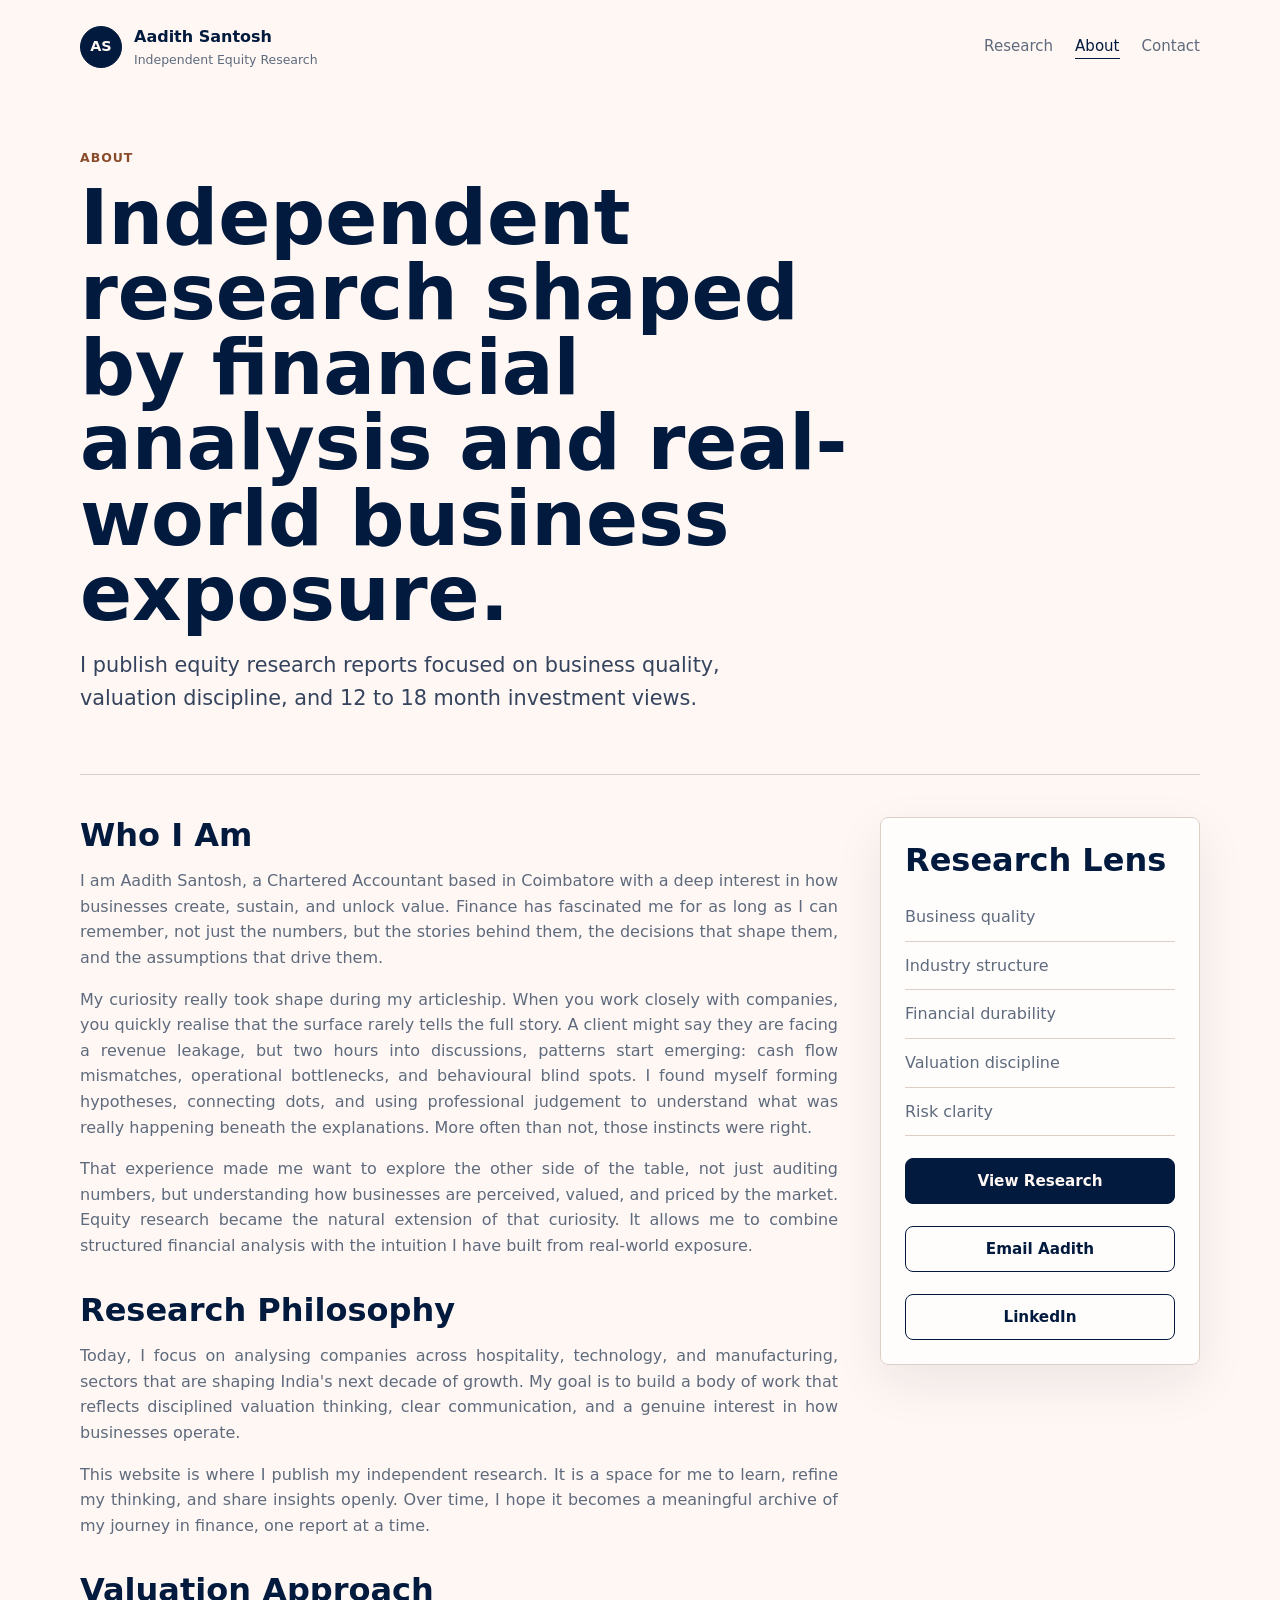
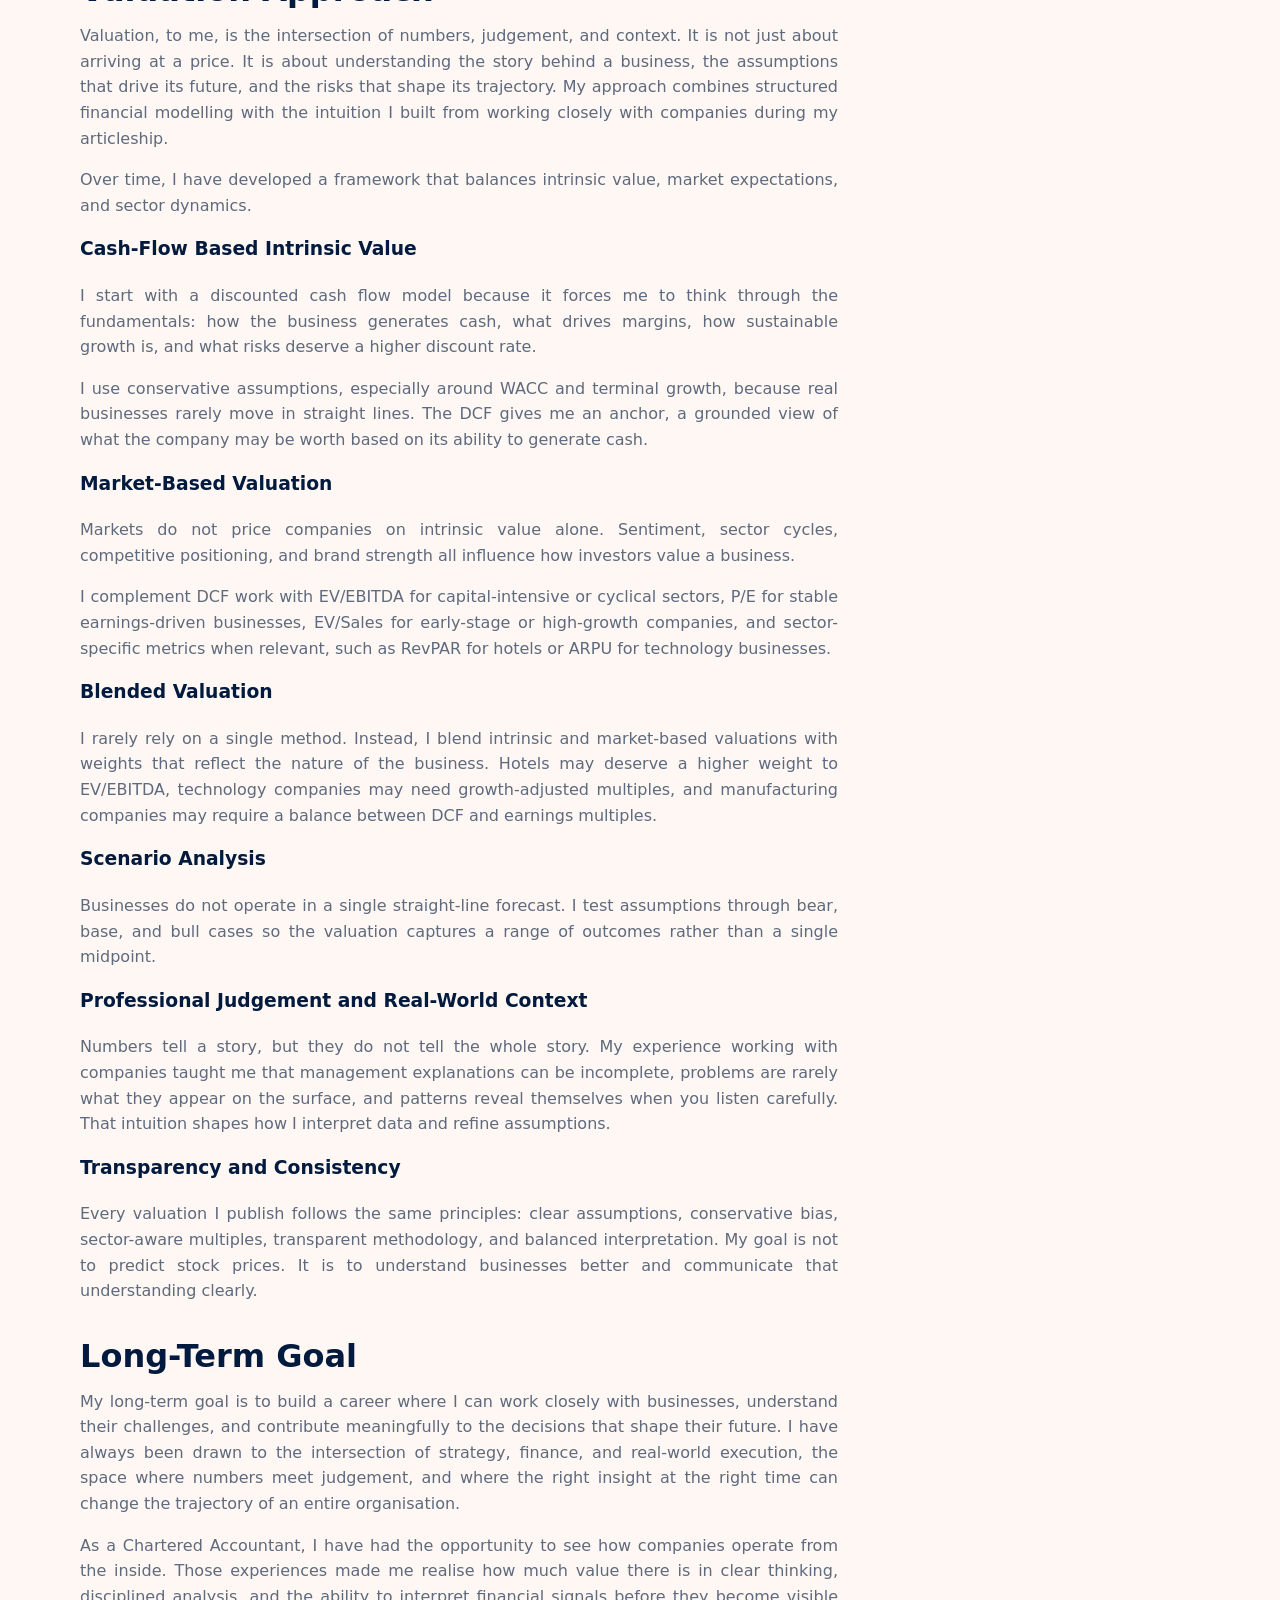
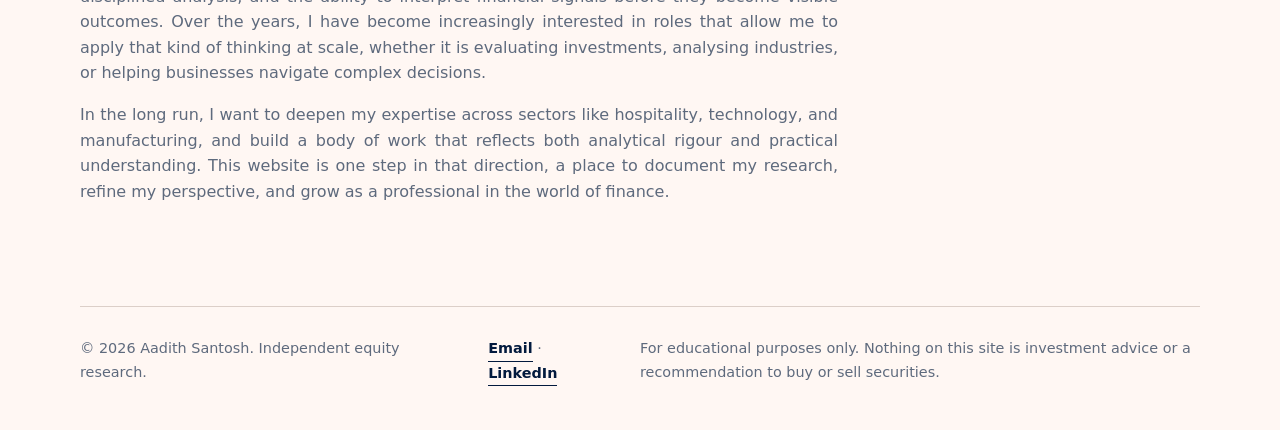
==== about/index.html @ d71517b4 "Initial research website" ====
<!doctype html>
<html lang="en">
  <head>
    <meta charset="utf-8">
    <meta name="viewport" content="width=device-width, initial-scale=1">
    <title>About | Aadith Santosh</title>
    <meta name="description" content="About Aadith Santosh and his independent equity research philosophy.">
    <meta name="theme-color" content="#021A3E">
    <link rel="canonical" href="https://AadiZer01.github.io/aadithsantosh.github.io/about/">
    <link rel="stylesheet" href="../assets/css/style.css">
  </head>
  <body>
    <header class="site-header">
      <a class="brand" href="../index.html">
        <span class="brand-mark">AS</span>
        <span>
          <strong>Aadith Santosh</strong>
          <small>Independent Equity Research</small>
        </span>
      </a>
      <nav class="nav" aria-label="Primary navigation">
        <a href="../research/index.html">Research</a>
        <a href="index.html" aria-current="page">About</a>
        <a href="mailto:aadithsantosh@outlook.com">Contact</a>
      </nav>
    </header>

    <main class="page-shell">
      <section class="page-hero">
        <p class="eyebrow">About</p>
        <h1>Independent research shaped by financial analysis and real-world business exposure.</h1>
        <p class="lead">I publish equity research reports focused on business quality, valuation discipline, and 12 to 18 month investment views.</p>
      </section>

      <section class="content-grid">
        <article class="prose">
          <h2>Who I Am</h2>
          <p>I am Aadith Santosh, a Chartered Accountant based in Coimbatore with a deep interest in how businesses create, sustain, and unlock value. Finance has fascinated me for as long as I can remember, not just the numbers, but the stories behind them, the decisions that shape them, and the assumptions that drive them.</p>

          <p>My curiosity really took shape during my articleship. When you work closely with companies, you quickly realise that the surface rarely tells the full story. A client might say they are facing a revenue leakage, but two hours into discussions, patterns start emerging: cash flow mismatches, operational bottlenecks, and behavioural blind spots. I found myself forming hypotheses, connecting dots, and using professional judgement to understand what was really happening beneath the explanations. More often than not, those instincts were right.</p>

          <p>That experience made me want to explore the other side of the table, not just auditing numbers, but understanding how businesses are perceived, valued, and priced by the market. Equity research became the natural extension of that curiosity. It allows me to combine structured financial analysis with the intuition I have built from real-world exposure.</p>

          <h2>Research Philosophy</h2>
          <p>Today, I focus on analysing companies across hospitality, technology, and manufacturing, sectors that are shaping India's next decade of growth. My goal is to build a body of work that reflects disciplined valuation thinking, clear communication, and a genuine interest in how businesses operate.</p>

          <p>This website is where I publish my independent research. It is a space for me to learn, refine my thinking, and share insights openly. Over time, I hope it becomes a meaningful archive of my journey in finance, one report at a time.</p>

          <h2>Valuation Approach</h2>
          <p>Valuation, to me, is the intersection of numbers, judgement, and context. It is not just about arriving at a price. It is about understanding the story behind a business, the assumptions that drive its future, and the risks that shape its trajectory. My approach combines structured financial modelling with the intuition I built from working closely with companies during my articleship.</p>

          <p>Over time, I have developed a framework that balances intrinsic value, market expectations, and sector dynamics.</p>

          <h3>Cash-Flow Based Intrinsic Value</h3>
          <p>I start with a discounted cash flow model because it forces me to think through the fundamentals: how the business generates cash, what drives margins, how sustainable growth is, and what risks deserve a higher discount rate.</p>
          <p>I use conservative assumptions, especially around WACC and terminal growth, because real businesses rarely move in straight lines. The DCF gives me an anchor, a grounded view of what the company may be worth based on its ability to generate cash.</p>

          <h3>Market-Based Valuation</h3>
          <p>Markets do not price companies on intrinsic value alone. Sentiment, sector cycles, competitive positioning, and brand strength all influence how investors value a business.</p>
          <p>I complement DCF work with EV/EBITDA for capital-intensive or cyclical sectors, P/E for stable earnings-driven businesses, EV/Sales for early-stage or high-growth companies, and sector-specific metrics when relevant, such as RevPAR for hotels or ARPU for technology businesses.</p>

          <h3>Blended Valuation</h3>
          <p>I rarely rely on a single method. Instead, I blend intrinsic and market-based valuations with weights that reflect the nature of the business. Hotels may deserve a higher weight to EV/EBITDA, technology companies may need growth-adjusted multiples, and manufacturing companies may require a balance between DCF and earnings multiples.</p>

          <h3>Scenario Analysis</h3>
          <p>Businesses do not operate in a single straight-line forecast. I test assumptions through bear, base, and bull cases so the valuation captures a range of outcomes rather than a single midpoint.</p>

          <h3>Professional Judgement and Real-World Context</h3>
          <p>Numbers tell a story, but they do not tell the whole story. My experience working with companies taught me that management explanations can be incomplete, problems are rarely what they appear on the surface, and patterns reveal themselves when you listen carefully. That intuition shapes how I interpret data and refine assumptions.</p>

          <h3>Transparency and Consistency</h3>
          <p>Every valuation I publish follows the same principles: clear assumptions, conservative bias, sector-aware multiples, transparent methodology, and balanced interpretation. My goal is not to predict stock prices. It is to understand businesses better and communicate that understanding clearly.</p>

          <h2>Long-Term Goal</h2>
          <p>My long-term goal is to build a career where I can work closely with businesses, understand their challenges, and contribute meaningfully to the decisions that shape their future. I have always been drawn to the intersection of strategy, finance, and real-world execution, the space where numbers meet judgement, and where the right insight at the right time can change the trajectory of an entire organisation.</p>

          <p>As a Chartered Accountant, I have had the opportunity to see how companies operate from the inside. Those experiences made me realise how much value there is in clear thinking, disciplined analysis, and the ability to interpret financial signals before they become visible outcomes. Over the years, I have become increasingly interested in roles that allow me to apply that kind of thinking at scale, whether it is evaluating investments, analysing industries, or helping businesses navigate complex decisions.</p>

          <p>In the long run, I want to deepen my expertise across sectors like hospitality, technology, and manufacturing, and build a body of work that reflects both analytical rigour and practical understanding. This website is one step in that direction, a place to document my research, refine my perspective, and grow as a professional in the world of finance.</p>
        </article>

        <aside class="side-panel">
          <h2>Research Lens</h2>
          <ul class="check-list">
            <li>Business quality</li>
            <li>Industry structure</li>
            <li>Financial durability</li>
            <li>Valuation discipline</li>
            <li>Risk clarity</li>
          </ul>
          <a class="button button-primary full-width" href="../research/index.html">View Research</a>
          <a class="button button-secondary full-width" href="mailto:aadithsantosh@outlook.com">Email Aadith</a>
          <a class="button button-secondary full-width" href="https://www.linkedin.com/in/aadith-santosh-8b3b07204">LinkedIn</a>
        </aside>
      </section>
    </main>

    <footer class="site-footer">
      <p>© 2026 Aadith Santosh. Independent equity research.</p>
      <p><a class="text-link" href="mailto:aadithsantosh@outlook.com">Email</a> · <a class="text-link" href="https://www.linkedin.com/in/aadith-santosh-8b3b07204">LinkedIn</a></p>
      <p class="disclaimer">For educational purposes only. Nothing on this site is investment advice or a recommendation to buy or sell securities.</p>
    </footer>
  </body>
</html>
---- assets/css/style.css ----
:root {
  --paper: #fff7f3;
  --ink: #021a3e;
  --muted: #5e6a7d;
  --line: #dccfc8;
  --panel: #ffffff;
  --accent: #8a4b2a;
  --accent-soft: #f2dfd4;
  --positive: #1f7a4d;
  --caution: #a7651a;
  --negative: #b42318;
  --shadow: 0 18px 50px rgba(2, 26, 62, 0.08);
  --radius: 8px;
  font-family: Inter, ui-sans-serif, system-ui, -apple-system, BlinkMacSystemFont, "Segoe UI", sans-serif;
}

* {
  box-sizing: border-box;
}

html {
  background: var(--paper);
  color: var(--ink);
}

body {
  margin: 0;
  min-width: 320px;
  background: var(--paper);
  color: var(--ink);
  line-height: 1.6;
}

a {
  color: inherit;
  text-decoration: none;
}

p,
h1,
h2,
h3 {
  margin-top: 0;
}

p {
  color: var(--muted);
}

.site-header {
  display: flex;
  align-items: center;
  justify-content: space-between;
  gap: 24px;
  width: min(1120px, calc(100% - 32px));
  margin: 0 auto;
  padding: 24px 0;
}

.brand {
  display: inline-flex;
  align-items: center;
  gap: 12px;
}

.brand-mark {
  display: grid;
  width: 42px;
  height: 42px;
  place-items: center;
  border: 1px solid var(--ink);
  border-radius: 50%;
  background: var(--ink);
  color: var(--paper);
  font-weight: 800;
  font-size: 0.9rem;
}

.brand strong,
.brand small {
  display: block;
}

.brand small {
  color: var(--muted);
  font-size: 0.78rem;
}

.nav {
  display: flex;
  align-items: center;
  gap: 22px;
  color: var(--muted);
  font-size: 0.94rem;
}

.nav a {
  border-bottom: 1px solid transparent;
}

.nav a:hover,
.nav a[aria-current="page"] {
  color: var(--ink);
  border-color: currentColor;
}

.hero,
.page-shell,
.report-shell {
  width: min(1120px, calc(100% - 32px));
  margin: 0 auto;
}

.hero {
  display: grid;
  grid-template-columns: minmax(0, 1.25fr) minmax(280px, 0.75fr);
  gap: 28px;
  align-items: stretch;
  padding: 70px 0 56px;
}

.hero-copy {
  display: flex;
  flex-direction: column;
  justify-content: center;
  min-height: 430px;
  border-top: 1px solid var(--line);
  border-bottom: 1px solid var(--line);
}

.eyebrow {
  margin-bottom: 12px;
  color: var(--accent);
  font-weight: 800;
  font-size: 0.78rem;
  letter-spacing: 0.08em;
  text-transform: uppercase;
}

h1 {
  max-width: 780px;
  margin-bottom: 18px;
  font-size: clamp(2.6rem, 8vw, 5.9rem);
  line-height: 0.98;
  letter-spacing: 0;
}

h2 {
  margin-bottom: 14px;
  font-size: clamp(1.35rem, 3vw, 2rem);
  line-height: 1.15;
  letter-spacing: 0;
}

.lead {
  max-width: 680px;
  color: #34445e;
  font-size: clamp(1.08rem, 2vw, 1.3rem);
}

.hero-actions {
  display: flex;
  flex-wrap: wrap;
  gap: 12px;
  margin-top: 22px;
}

.button {
  display: inline-flex;
  align-items: center;
  justify-content: center;
  min-height: 46px;
  padding: 0 18px;
  border: 1px solid var(--ink);
  border-radius: var(--radius);
  font-weight: 800;
  font-size: 0.95rem;
}

.button-primary {
  background: var(--ink);
  color: var(--paper);
}

.button-secondary {
  background: transparent;
  color: var(--ink);
}

.button:hover,
.text-link:hover {
  transform: translateY(-1px);
}

.hero-panel,
.featured-card,
.note-card,
.side-panel,
.table-card,
.rating-box,
.download-panel {
  border: 1px solid var(--line);
  border-radius: var(--radius);
  background: rgba(255, 255, 255, 0.72);
  box-shadow: var(--shadow);
}

.hero-panel {
  display: flex;
  flex-direction: column;
  justify-content: space-between;
  min-height: 430px;
  padding: 28px;
}

.panel-label {
  display: block;
  margin-bottom: 10px;
  color: var(--muted);
  font-size: 0.82rem;
  font-weight: 800;
  text-transform: uppercase;
}

.hero-panel strong {
  display: block;
  max-width: 320px;
  font-size: 2rem;
  line-height: 1.1;
}

.metric-grid {
  display: grid;
  grid-template-columns: repeat(2, minmax(0, 1fr));
  gap: 14px;
  margin: 34px 0 0;
}

.metric-grid div {
  padding-top: 14px;
  border-top: 1px solid var(--line);
}

dt {
  color: var(--muted);
  font-size: 0.78rem;
  font-weight: 800;
  text-transform: uppercase;
}

dd {
  margin: 4px 0 0;
  color: var(--ink);
  font-weight: 800;
}

.section-grid {
  display: grid;
  grid-template-columns: minmax(0, 1.2fr) minmax(280px, 0.8fr);
  gap: 20px;
  width: min(1120px, calc(100% - 32px));
  margin: 0 auto 72px;
}

.featured-card,
.note-card,
.side-panel,
.table-card {
  padding: 24px;
}

.report-heading {
  display: flex;
  align-items: flex-start;
  justify-content: space-between;
  gap: 18px;
  margin-bottom: 18px;
}

.report-heading h2 {
  margin-bottom: 4px;
}

.rating {
  display: inline-flex;
  align-items: center;
  justify-content: center;
  min-width: 68px;
  min-height: 30px;
  padding: 4px 10px;
  border-radius: 999px;
  font-size: 0.76rem;
  font-weight: 900;
  letter-spacing: 0.08em;
}

.rating-hold {
  background: #fff0d8;
  color: var(--caution);
}

.text-link {
  display: inline-flex;
  color: var(--ink);
  font-weight: 900;
  border-bottom: 1px solid currentColor;
}

.research-list,
.check-list {
  padding: 0;
  margin: 0;
  list-style: none;
}

.research-list li,
.research-list a {
  display: grid;
  grid-template-columns: 1fr auto auto;
  gap: 14px;
  align-items: center;
}

.research-list li {
  padding: 14px 0;
  border-bottom: 1px solid var(--line);
}

.research-list li:first-child {
  padding-top: 0;
}

.muted-item {
  color: var(--muted);
}

.split-section {
  display: grid;
  grid-template-columns: minmax(240px, 0.8fr) minmax(0, 1.2fr);
  gap: 38px;
  width: min(1120px, calc(100% - 32px));
  margin: 0 auto 88px;
  padding: 52px 0;
  border-top: 1px solid var(--line);
  border-bottom: 1px solid var(--line);
}

.prose {
  max-width: 760px;
}

.prose p,
.report-body p,
.report-body li {
  text-align: justify;
}

.prose h2 {
  margin-top: 34px;
}

.prose h2:first-child {
  margin-top: 0;
}

.page-shell {
  padding: 54px 0 86px;
}

.page-hero {
  padding-bottom: 38px;
  border-bottom: 1px solid var(--line);
}

.page-hero h1 {
  font-size: clamp(2.4rem, 6vw, 4.8rem);
}

.content-grid {
  display: grid;
  grid-template-columns: minmax(0, 1fr) 320px;
  gap: 42px;
  padding-top: 42px;
}

.side-panel {
  align-self: start;
  position: sticky;
  top: 24px;
}

.check-list li {
  padding: 11px 0;
  border-bottom: 1px solid var(--line);
  color: var(--muted);
}

.full-width {
  width: 100%;
  margin-top: 22px;
}

.table-card {
  padding: 0;
  overflow: hidden;
}

.archive-row {
  display: grid;
  grid-template-columns: 1.6fr 1fr 0.8fr 0.8fr 1fr;
  gap: 16px;
  align-items: center;
  padding: 18px 22px;
  border-bottom: 1px solid var(--line);
}

.archive-row:last-child {
  border-bottom: 0;
}

.archive-head {
  background: var(--ink);
  color: var(--paper);
  font-size: 0.78rem;
  font-weight: 900;
  letter-spacing: 0.08em;
  text-transform: uppercase;
}

a.archive-row:hover {
  background: #fff1ea;
}

.archive-muted {
  color: var(--muted);
}

.report-shell {
  padding: 54px 0 86px;
}

.report-cover {
  overflow: hidden;
  border: 1px solid var(--line);
  border-radius: var(--radius);
  background: #f7eee8;
  box-shadow: var(--shadow);
}

.cover-topline {
  display: flex;
  flex-wrap: wrap;
  justify-content: space-between;
  gap: 14px 26px;
  padding: 20px 28px;
  background: var(--ink);
  color: rgba(255, 247, 243, 0.76);
  font-family: "SFMono-Regular", Consolas, "Liberation Mono", monospace;
  font-size: 0.82rem;
  letter-spacing: 0.08em;
  text-transform: uppercase;
}

.cover-topline strong {
  color: var(--paper);
  font-weight: 800;
}

.cover-main {
  padding: clamp(32px, 6vw, 64px) 28px 46px;
  border-bottom: 5px solid var(--accent);
}

.cover-main h1 {
  max-width: 760px;
  margin-bottom: 18px;
  font-size: clamp(3rem, 7vw, 5.25rem);
  line-height: 0.94;
}

.report-subtitle {
  max-width: 860px;
  color: #273855;
  font-size: clamp(1.25rem, 2.4vw, 1.7rem);
  font-style: italic;
  line-height: 1.55;
}

.cover-tags {
  display: flex;
  flex-wrap: wrap;
  gap: 12px;
  margin-top: 34px;
}

.tag {
  display: inline-flex;
  align-items: center;
  min-height: 44px;
  padding: 0 18px;
  border: 1px solid rgba(2, 26, 62, 0.16);
  border-radius: 5px;
  background: var(--ink);
  color: var(--paper);
  font-family: "SFMono-Regular", Consolas, "Liberation Mono", monospace;
  font-size: 0.88rem;
  font-weight: 800;
  letter-spacing: 0.08em;
  text-transform: uppercase;
}

.tag-primary {
  background: #1f7a4d;
}

.tag-link {
  background: var(--paper);
  color: var(--ink);
}

.tag-link:hover {
  background: #fff1ea;
}

.report-facts {
  display: grid;
  gap: 24px;
  margin-top: 26px;
}

.facts-grid {
  display: grid;
  grid-template-columns: repeat(3, minmax(0, 1fr));
  overflow: hidden;
  border: 1px solid var(--line);
  border-radius: var(--radius);
  background: var(--panel);
  box-shadow: var(--shadow);
}

.facts-grid div {
  min-height: 74px;
  padding: 14px 18px;
  border-right: 1px solid var(--line);
  border-bottom: 1px solid var(--line);
  background: #fffaf7;
}

.facts-grid div:nth-child(3n) {
  border-right: 0;
}

.facts-grid div:nth-last-child(-n + 3) {
  border-bottom: 0;
}

.facts-grid span,
.snapshot-head span {
  display: block;
  color: var(--ink);
  font-weight: 900;
  line-height: 1.35;
}

.facts-grid strong {
  display: block;
  margin-top: 5px;
  color: var(--accent);
  font-size: 1.1rem;
  line-height: 1.2;
}

.snapshot-table {
  overflow: hidden;
  border: 1px solid var(--line);
  border-radius: var(--radius);
  background: var(--panel);
  box-shadow: var(--shadow);
}

.snapshot-table h2 {
  margin: 0;
  padding: 10px 18px;
  background: var(--ink);
  color: var(--paper);
  font-size: 1.15rem;
  text-align: center;
}

.snapshot-grid {
  display: grid;
  grid-template-columns: repeat(8, minmax(120px, 1fr));
}

.snapshot-grid span {
  min-height: 68px;
  padding: 14px 10px;
  border-right: 1px solid var(--line);
  border-bottom: 1px solid var(--line);
}

.snapshot-grid span:last-child {
  border-right: 0;
}

.snapshot-grid:last-child span {
  border-bottom: 0;
}

.snapshot-head {
  background: #fffaf7;
}

.report-hero {
  display: grid;
  grid-template-columns: minmax(0, 1fr) 320px;
  gap: 28px;
  align-items: stretch;
  padding-bottom: 42px;
  border-bottom: 1px solid var(--line);
}

.report-hero h1 {
  font-size: clamp(2.4rem, 6vw, 4.9rem);
}

.rating-box {
  padding: 24px;
}

.rating-box dl {
  display: grid;
  gap: 16px;
  margin: 28px 0 0;
}

.report-body {
  max-width: 1040px;
  padding-top: 42px;
}

.prose > p,
.prose > ul {
  max-width: 860px;
}

.report-body section {
  margin-bottom: 42px;
}

.report-body ul {
  color: var(--muted);
}

.financial-table-wrap {
  overflow-x: auto;
  margin: 18px 0 28px;
  border: 1px solid var(--line);
  border-radius: var(--radius);
  background: var(--panel);
  box-shadow: var(--shadow);
}

.financial-table {
  width: 100%;
  min-width: 680px;
  border-collapse: collapse;
}

.financial-table th,
.financial-table td {
  padding: 13px 15px;
  border-bottom: 1px solid var(--line);
  text-align: right;
  white-space: nowrap;
}

.financial-table thead th {
  background: var(--ink);
  color: var(--paper);
  font-size: 0.78rem;
  letter-spacing: 0.06em;
  text-transform: uppercase;
}

.financial-table th:first-child,
.financial-table td:first-child {
  text-align: left;
}

.financial-table tbody th {
  color: var(--ink);
  font-weight: 900;
}

.financial-table tbody tr:last-child th,
.financial-table tbody tr:last-child td {
  border-bottom: 0;
}

.financial-table tbody tr:nth-child(even) {
  background: #fffaf7;
}

.valuation-table {
  min-width: 860px;
}

.valuation-table th,
.valuation-table td {
  white-space: normal;
  vertical-align: top;
}

.valuation-table td {
  min-width: 140px;
}

.valuation-table td:last-child {
  min-width: 320px;
}

.download-panel {
  display: flex;
  align-items: center;
  justify-content: space-between;
  gap: 20px;
  max-width: none;
  padding: 22px;
}

.download-panel h2 {
  margin-bottom: 6px;
}

.download-panel p {
  margin-bottom: 0;
}

code {
  color: var(--ink);
  font-family: "SFMono-Regular", Consolas, "Liberation Mono", monospace;
  font-size: 0.95em;
}

.report-disclaimer {
  padding-top: 28px;
  border-top: 1px solid var(--line);
}

.site-footer {
  display: flex;
  justify-content: space-between;
  gap: 28px;
  width: min(1120px, calc(100% - 32px));
  margin: 0 auto;
  padding: 30px 0 44px;
  border-top: 1px solid var(--line);
  font-size: 0.9rem;
}

.site-footer p {
  margin: 0;
}

.disclaimer {
  max-width: 560px;
}

@media (max-width: 820px) {
  .site-header,
  .site-footer,
  .download-panel {
    flex-direction: column;
    align-items: flex-start;
  }

  .nav {
    width: 100%;
    justify-content: space-between;
    gap: 12px;
  }

  .hero,
  .section-grid,
  .split-section,
  .content-grid,
  .report-hero {
    grid-template-columns: 1fr;
  }

  .hero {
    padding-top: 38px;
  }

  .hero-copy,
  .hero-panel {
    min-height: auto;
  }

  .hero-copy {
    padding: 42px 0;
  }

  .side-panel {
    position: static;
  }

  .archive-row {
    grid-template-columns: 1fr;
    gap: 7px;
  }

  .archive-head {
    display: none;
  }

  .facts-grid {
    grid-template-columns: repeat(2, minmax(0, 1fr));
  }

  .facts-grid div:nth-child(3n) {
    border-right: 1px solid var(--line);
  }

  .facts-grid div:nth-child(2n) {
    border-right: 0;
  }

  .facts-grid div:nth-last-child(-n + 3) {
    border-bottom: 1px solid var(--line);
  }

  .facts-grid div:nth-last-child(-n + 2) {
    border-bottom: 0;
  }

  .snapshot-table {
    overflow-x: auto;
  }

}

@media (max-width: 520px) {
  .brand small {
    display: none;
  }

  .hero-actions,
  .button {
    width: 100%;
  }

  .report-heading {
    flex-direction: column;
  }

  .research-list li,
  .research-list a {
    grid-template-columns: 1fr;
    gap: 4px;
  }

  .metric-grid {
    grid-template-columns: 1fr;
  }

  .cover-topline,
  .cover-main {
    padding-left: 20px;
    padding-right: 20px;
  }

  .facts-grid {
    grid-template-columns: 1fr;
  }

  .facts-grid div,
  .facts-grid div:nth-child(2n),
  .facts-grid div:nth-child(3n),
  .facts-grid div:nth-last-child(-n + 2),
  .facts-grid div:nth-last-child(-n + 3) {
    border-right: 0;
    border-bottom: 1px solid var(--line);
  }

  .facts-grid div:last-child {
    border-bottom: 0;
  }
}
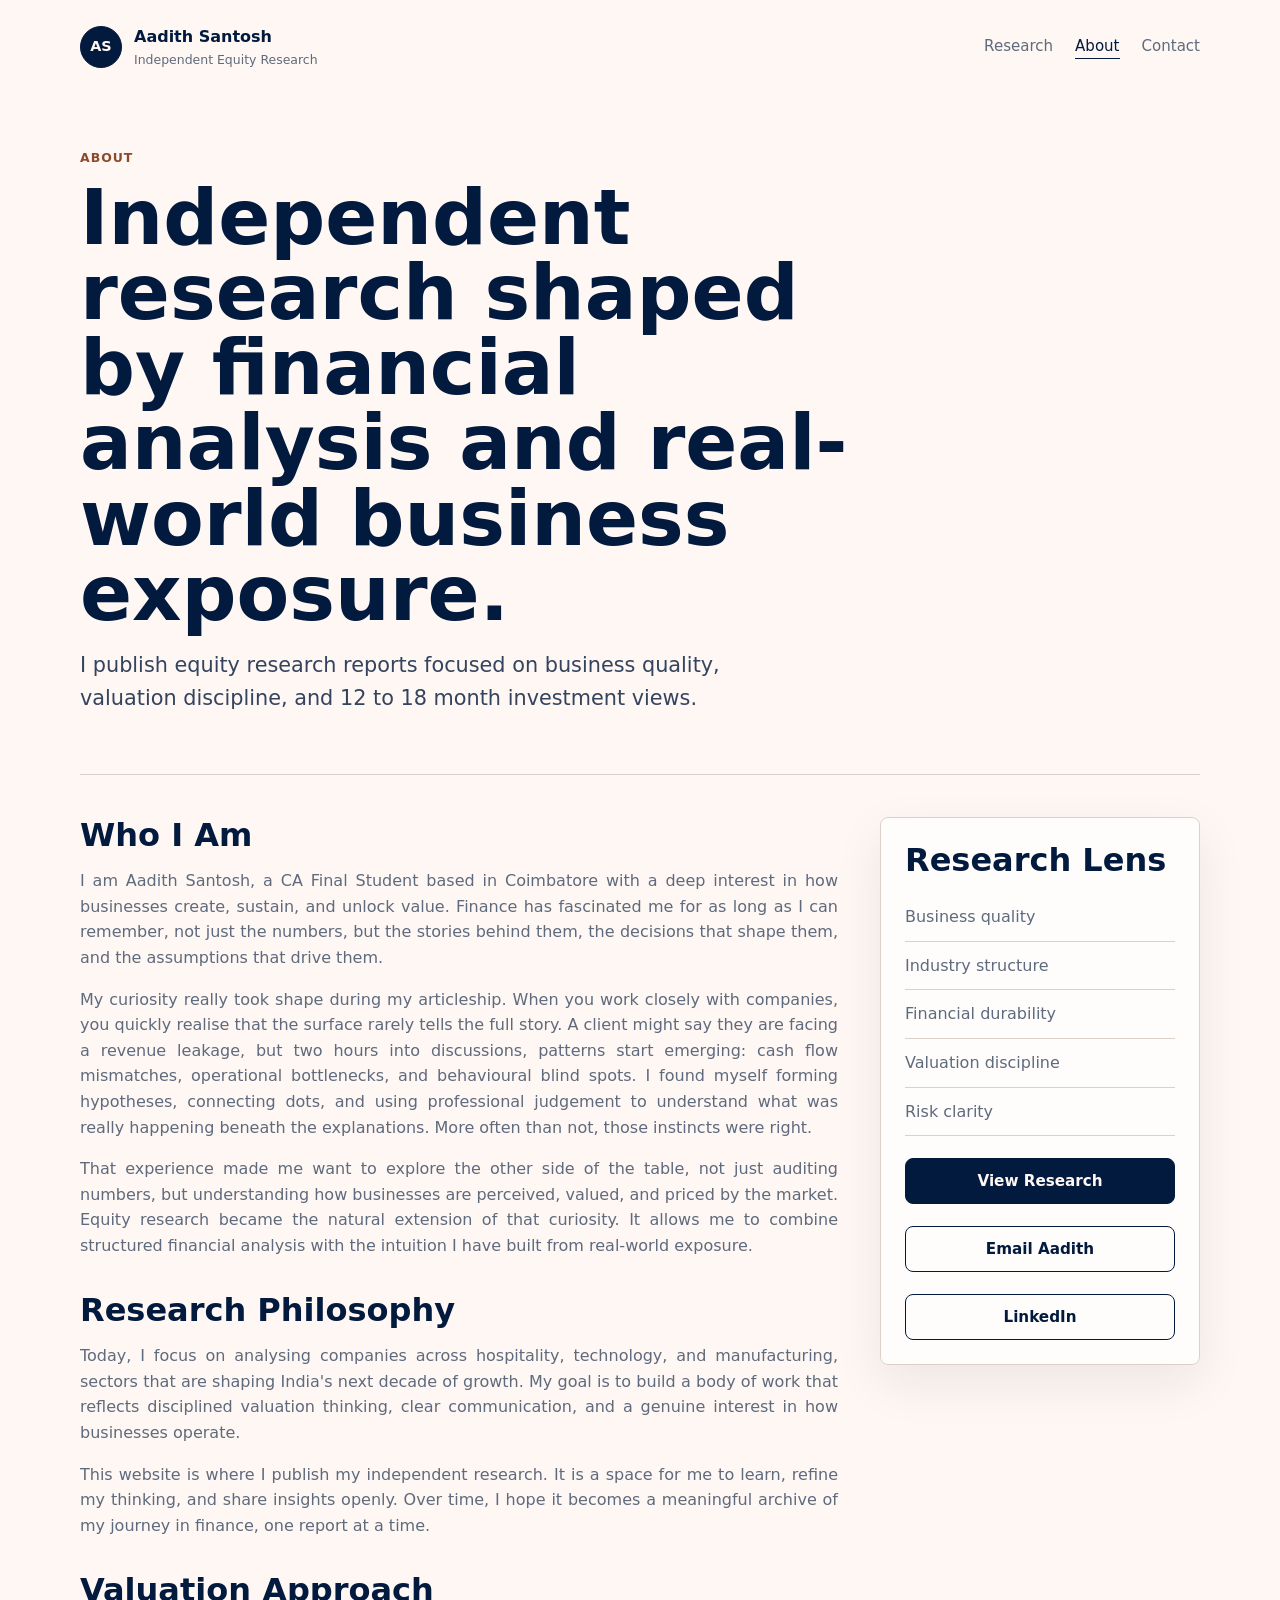
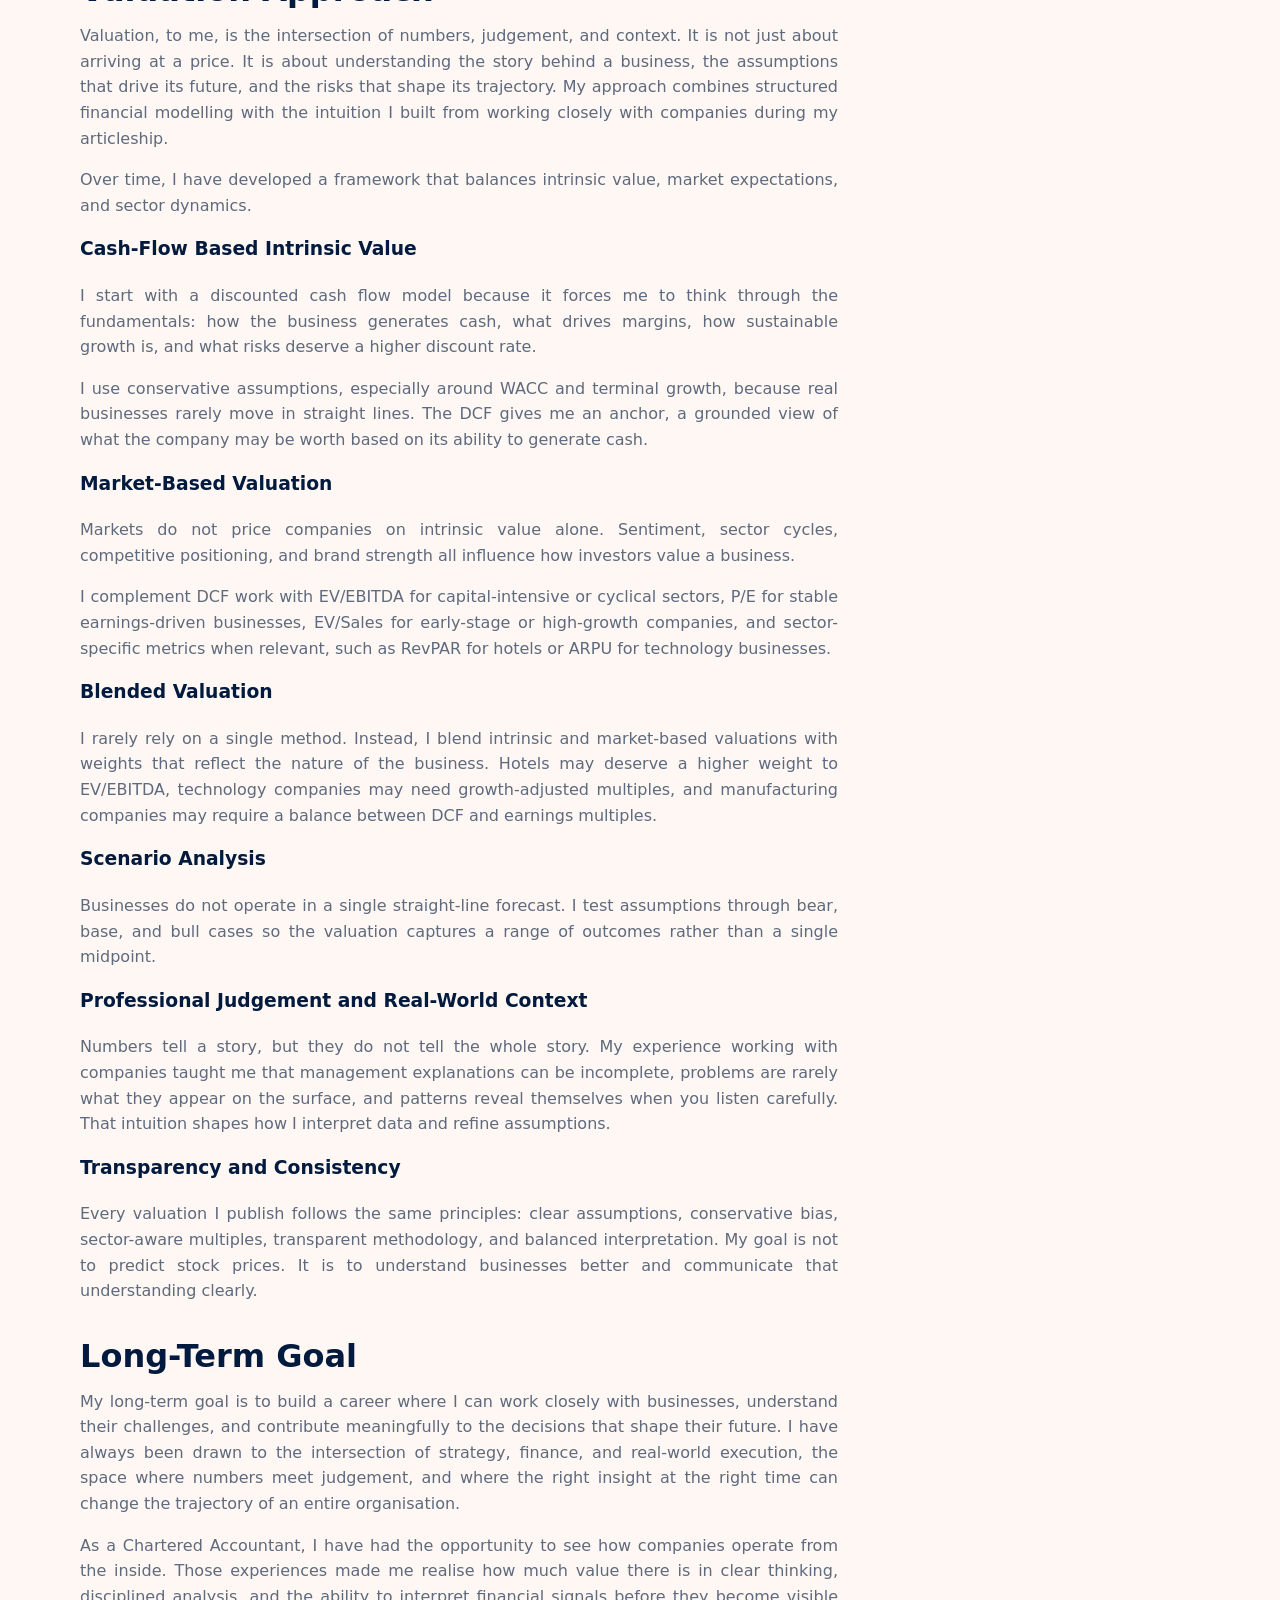
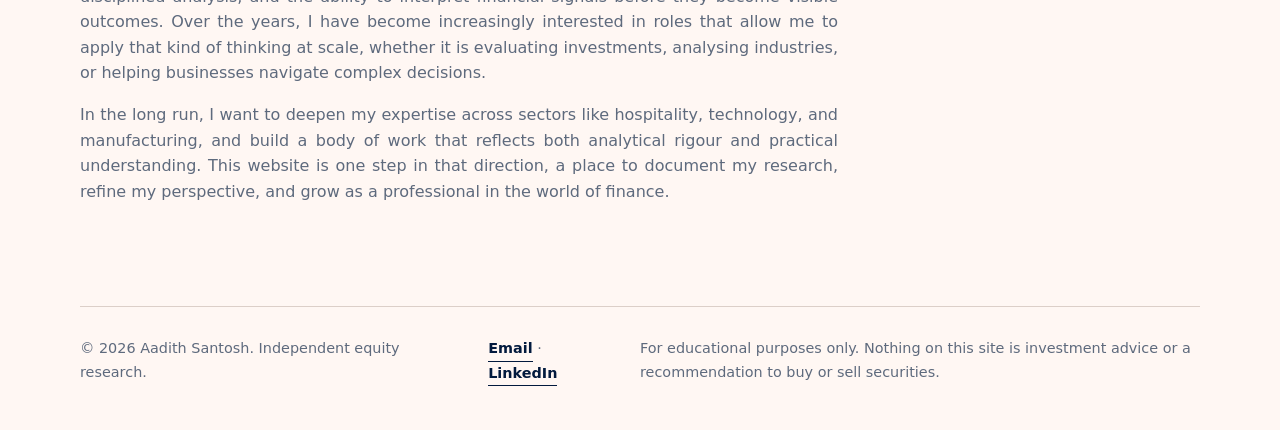
==== commit 8f4f2948: "Changes in about section" ====
--- a/about/index.html
+++ b/about/index.html
@@ -6,7 +6,7 @@
     <title>About | Aadith Santosh</title>
     <meta name="description" content="About Aadith Santosh and his independent equity research philosophy.">
     <meta name="theme-color" content="#021A3E">
-    <link rel="canonical" href="https://AadiZer01.github.io/aadithsantosh.github.io/about/">
+    <link rel="canonical" href="https://www.aadithsantosh.com/about/">
     <link rel="stylesheet" href="../assets/css/style.css">
   </head>
   <body>
@@ -35,7 +35,7 @@
       <section class="content-grid">
         <article class="prose">
           <h2>Who I Am</h2>
-          <p>I am Aadith Santosh, a Chartered Accountant based in Coimbatore with a deep interest in how businesses create, sustain, and unlock value. Finance has fascinated me for as long as I can remember, not just the numbers, but the stories behind them, the decisions that shape them, and the assumptions that drive them.</p>
+          <p>I am Aadith Santosh, a CA Final Student based in Coimbatore with a deep interest in how businesses create, sustain, and unlock value. Finance has fascinated me for as long as I can remember, not just the numbers, but the stories behind them, the decisions that shape them, and the assumptions that drive them.</p>
 
           <p>My curiosity really took shape during my articleship. When you work closely with companies, you quickly realise that the surface rarely tells the full story. A client might say they are facing a revenue leakage, but two hours into discussions, patterns start emerging: cash flow mismatches, operational bottlenecks, and behavioural blind spots. I found myself forming hypotheses, connecting dots, and using professional judgement to understand what was really happening beneath the explanations. More often than not, those instincts were right.</p>
 
--- a/assets/css/style.css
+++ b/assets/css/style.css
@@ -299,6 +299,16 @@
   color: var(--caution);
 }
 
+.rating-accumulate {
+  background: #dff3e8;
+  color: var(--positive);
+}
+
+.rating-pdf {
+  background: #e7eef9;
+  color: var(--ink);
+}
+
 .text-link {
   display: inline-flex;
   color: var(--ink);
@@ -720,6 +730,67 @@
   min-width: 320px;
 }
 
+.chart-grid {
+  display: grid;
+  grid-template-columns: repeat(2, minmax(0, 1fr));
+  gap: 22px;
+  margin-top: 30px;
+}
+
+.chart-card {
+  margin: 0;
+  padding: 22px 18px 16px;
+  border: 1px solid var(--line);
+  border-radius: var(--radius);
+  background: var(--panel);
+  box-shadow: var(--shadow);
+}
+
+.chart-card figcaption {
+  margin-bottom: 8px;
+  color: var(--muted);
+  font-size: 1.45rem;
+  font-weight: 800;
+  text-align: center;
+}
+
+.chart-card svg {
+  display: block;
+  width: 100%;
+  height: auto;
+}
+
+.chart-gridlines line {
+  stroke: #d5d5d5;
+  stroke-width: 1.4;
+}
+
+.chart-axis text,
+.chart-labels text,
+.chart-legend text {
+  fill: #555;
+  font-family: Inter, ui-sans-serif, system-ui, -apple-system, BlinkMacSystemFont, "Segoe UI", sans-serif;
+  font-size: 13px;
+}
+
+.chart-axis text {
+  text-anchor: end;
+}
+
+.chart-bars rect,
+.chart-legend rect {
+  fill: #195d79;
+}
+
+.chart-line,
+.chart-legend line {
+  fill: none;
+  stroke: #ee7434;
+  stroke-linecap: round;
+  stroke-linejoin: round;
+  stroke-width: 4;
+}
+
 .download-panel {
   display: flex;
   align-items: center;
@@ -839,6 +910,10 @@
     overflow-x: auto;
   }
 
+  .chart-grid {
+    grid-template-columns: 1fr;
+  }
+
 }
 
 @media (max-width: 520px) {
@@ -888,3 +963,26 @@
     border-bottom: 0;
   }
 }
+
+.financial-table th,
+.financial-table td {
+  text-align: left !important;
+  white-space: normal !important;
+}
+
+/* Rating colour system */
+.rating-buy,
+.rating-accumulate {
+  background: #1f7a4d; /* green */
+  color: #ffffff;
+}
+
+.rating-hold {
+  background: #F2C94C; /* premium yellow */
+  color: #021a3e; /* ink */
+}
+
+.rating-sell {
+  background: #b42318; /* red */
+  color: #ffffff;
+}
